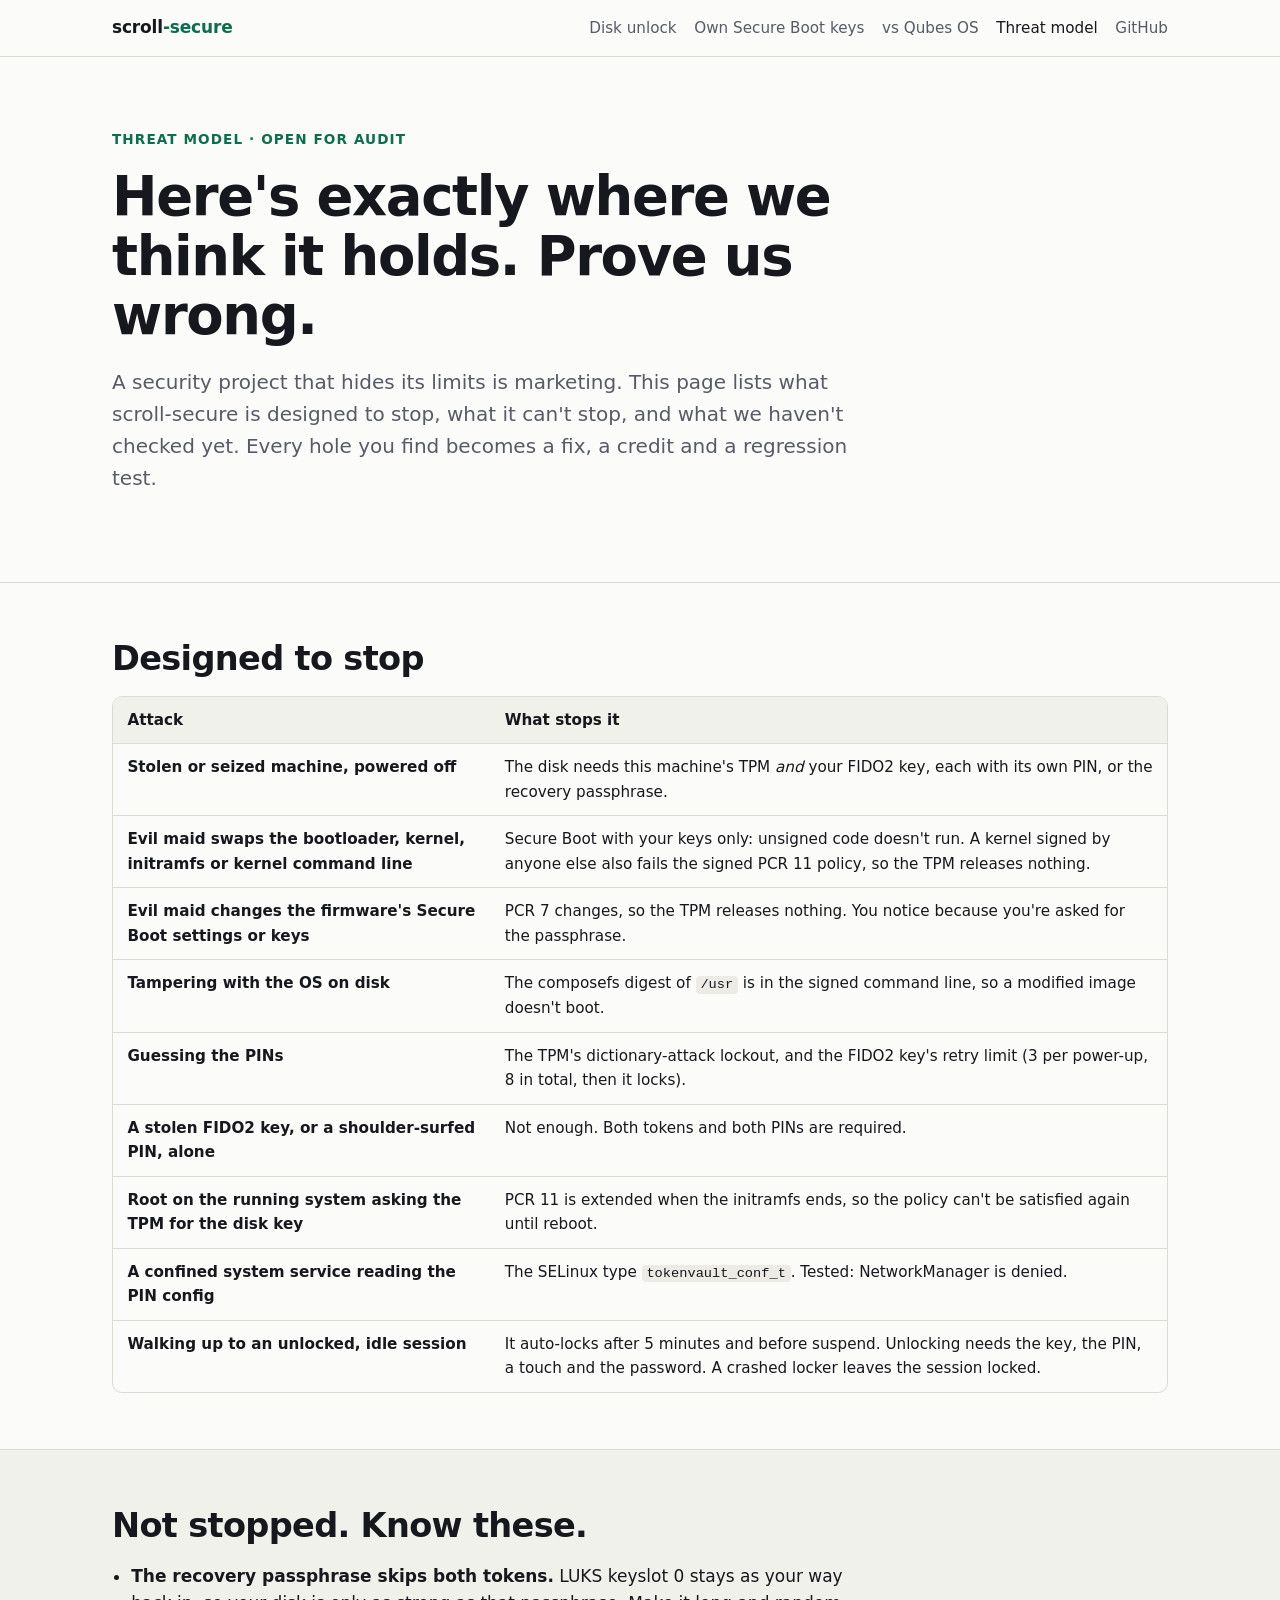
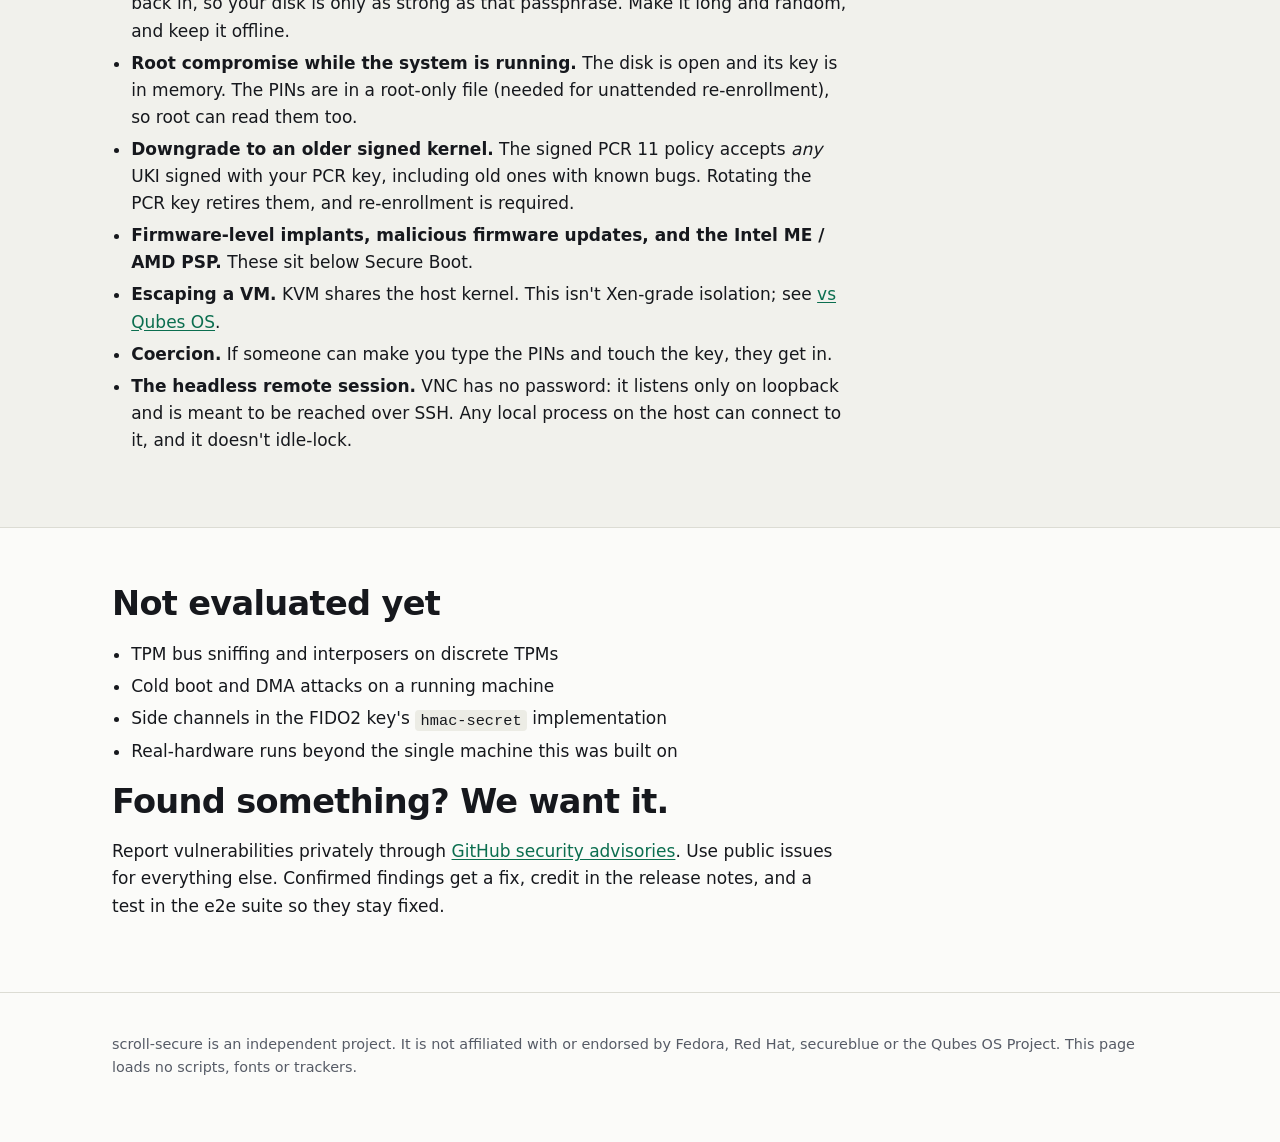
==== docs/threat-model.html @ 8a431acf "docs: GitHub Pages site and SECURITY.md Static site in docs/ (no JS, fonts or trackers): landing pag" ====
<!doctype html>
<html lang="en">
<head>
<meta charset="utf-8">
<meta name="viewport" content="width=device-width, initial-scale=1">
<title>Threat Model: What scroll-secure Defends Against, and What It Doesn't | scroll-secure</title>
<meta name="description" content="The scroll-secure threat model: evil maid, stolen machine, offline brute force and boot tampering are covered. Runtime root compromise, downgrade to an older signed kernel, firmware implants and more are not. Find a hole and report it.">
<link rel="canonical" href="https://wildcommitter.github.io/fedora-secureblue-tpm-fido2/threat-model.html">
<meta property="og:type" content="article">
<meta property="og:site_name" content="scroll-secure">
<meta property="og:title" content="scroll-secure threat model: break it, we'll fix it">
<meta property="og:description" content="What a hardened Fedora workstation with TPM2 + FIDO2 sealed unlock does and doesn't defend against, in plain words.">
<meta property="og:url" content="https://wildcommitter.github.io/fedora-secureblue-tpm-fido2/threat-model.html">
<meta property="og:image" content="https://wildcommitter.github.io/fedora-secureblue-tpm-fido2/og.png">
<meta name="twitter:card" content="summary_large_image">
<link rel="icon" href="favicon.svg" type="image/svg+xml">
<link rel="stylesheet" href="style.css">
</head>
<body>
<header class="site"><div class="wrap">
  <a class="brand" href="./">scroll<span>-secure</span></a>
  <nav class="site" aria-label="Main">
    <a href="tpm2-fido2-luks-unlock.html">Disk unlock</a>
    <a href="secure-boot-own-keys.html">Own Secure Boot keys</a>
    <a href="qubes-os-alternative.html">vs Qubes OS</a>
    <a href="threat-model.html" aria-current="page">Threat model</a>
    <a href="https://github.com/wildcommitter/fedora-secureblue-tpm-fido2">GitHub</a>
  </nav>
</div></header>

<main>
<div class="hero"><div class="wrap">
  <p class="eyebrow">Threat model · open for audit</p>
  <h1>Here's exactly where we think it holds. Prove us wrong.</h1>
  <p class="lede">A security project that hides its limits is marketing. This page lists what scroll-secure is designed to stop, what it can't stop, and what we haven't checked yet. Every hole you find becomes a fix, a credit and a regression test.</p>
</div></div>

<section><div class="wrap">
  <h2>Designed to stop</h2>
  <div class="table-wrap"><table>
    <tr><th>Attack</th><th>What stops it</th></tr>
    <tr><td><strong>Stolen or seized machine, powered off</strong></td><td>The disk needs this machine's TPM <em>and</em> your FIDO2 key, each with its own PIN, or the recovery passphrase.</td></tr>
    <tr><td><strong>Evil maid swaps the bootloader, kernel, initramfs or kernel command line</strong></td><td>Secure Boot with your keys only: unsigned code doesn't run. A kernel signed by anyone else also fails the signed PCR 11 policy, so the TPM releases nothing.</td></tr>
    <tr><td><strong>Evil maid changes the firmware's Secure Boot settings or keys</strong></td><td>PCR 7 changes, so the TPM releases nothing. You notice because you're asked for the passphrase.</td></tr>
    <tr><td><strong>Tampering with the OS on disk</strong></td><td>The composefs digest of <code>/usr</code> is in the signed command line, so a modified image doesn't boot.</td></tr>
    <tr><td><strong>Guessing the PINs</strong></td><td>The TPM's dictionary-attack lockout, and the FIDO2 key's retry limit (3 per power-up, 8 in total, then it locks).</td></tr>
    <tr><td><strong>A stolen FIDO2 key, or a shoulder-surfed PIN, alone</strong></td><td>Not enough. Both tokens and both PINs are required.</td></tr>
    <tr><td><strong>Root on the running system asking the TPM for the disk key</strong></td><td>PCR 11 is extended when the initramfs ends, so the policy can't be satisfied again until reboot.</td></tr>
    <tr><td><strong>A confined system service reading the PIN config</strong></td><td>The SELinux type <code>tokenvault_conf_t</code>. Tested: NetworkManager is denied.</td></tr>
    <tr><td><strong>Walking up to an unlocked, idle session</strong></td><td>It auto-locks after 5 minutes and before suspend. Unlocking needs the key, the PIN, a touch and the password. A crashed locker leaves the session locked.</td></tr>
  </table></div>
</div></section>

<section class="alt"><div class="wrap">
  <h2>Not stopped. Know these.</h2>
  <ul class="tight">
    <li><strong>The recovery passphrase skips both tokens.</strong> LUKS keyslot 0 stays as your way back in, so your disk is only as strong as that passphrase. Make it long and random, and keep it offline.</li>
    <li><strong>Root compromise while the system is running.</strong> The disk is open and its key is in memory. The PINs are in a root-only file (needed for unattended re-enrollment), so root can read them too.</li>
    <li><strong>Downgrade to an older signed kernel.</strong> The signed PCR 11 policy accepts <em>any</em> UKI signed with your PCR key, including old ones with known bugs. Rotating the PCR key retires them, and re-enrollment is required.</li>
    <li><strong>Firmware-level implants, malicious firmware updates, and the Intel ME / AMD PSP.</strong> These sit below Secure Boot.</li>
    <li><strong>Escaping a VM.</strong> KVM shares the host kernel. This isn't Xen-grade isolation; see <a href="qubes-os-alternative.html">vs Qubes OS</a>.</li>
    <li><strong>Coercion.</strong> If someone can make you type the PINs and touch the key, they get in.</li>
    <li><strong>The headless remote session.</strong> VNC has no password: it listens only on loopback and is meant to be reached over SSH. Any local process on the host can connect to it, and it doesn't idle-lock.</li>
  </ul>
</div></section>

<section><div class="wrap">
  <h2>Not evaluated yet</h2>
  <ul class="tight">
    <li>TPM bus sniffing and interposers on discrete TPMs</li>
    <li>Cold boot and DMA attacks on a running machine</li>
    <li>Side channels in the FIDO2 key's <code>hmac-secret</code> implementation</li>
    <li>Real-hardware runs beyond the single machine this was built on</li>
  </ul>
  <h2>Found something? We want it.</h2>
  <p>Report vulnerabilities privately through <a href="https://github.com/wildcommitter/fedora-secureblue-tpm-fido2/security/advisories/new">GitHub security advisories</a>. Use public issues for everything else. Confirmed findings get a fix, credit in the release notes, and a test in the e2e suite so they stay fixed.</p>
</div></section>
</main>

<footer class="site"><div class="wrap">
  <p>scroll-secure is an independent project. It is not affiliated with or endorsed by Fedora, Red Hat, secureblue or the Qubes OS Project. This page loads no scripts, fonts or trackers.</p>
</div></footer>
</body>
</html>
---- docs/style.css ----
:root {
  --bg: #fbfbf9;
  --bg-alt: #f1f1ec;
  --fg: #16181d;
  --muted: #565b66;
  --line: #dcdcd4;
  --accent: #0b6e4f;
  --accent-fg: #ffffff;
  --code-bg: #ecece5;
  --warn: #9a4b00;
  --max: 68rem;
  color-scheme: light;
}
@media (prefers-color-scheme: dark) {
  :root {
    --bg: #0e1013;
    --bg-alt: #161a1f;
    --fg: #e8eaed;
    --muted: #a0a7b2;
    --line: #2a3038;
    --accent: #3ddc97;
    --accent-fg: #06130d;
    --code-bg: #1b2027;
    --warn: #f0a050;
    color-scheme: dark;
  }
}

* { box-sizing: border-box; }
html { -webkit-text-size-adjust: 100%; }
body {
  margin: 0;
  background: var(--bg);
  color: var(--fg);
  font: 17px/1.6 system-ui, -apple-system, "Segoe UI", Roboto, "Noto Sans", sans-serif;
}
a { color: var(--accent); text-underline-offset: 2px; }
code, pre, .mono { font-family: ui-monospace, "JetBrains Mono", "Cascadia Code", Menlo, Consolas, monospace; }
code { background: var(--code-bg); padding: .1em .35em; border-radius: 4px; font-size: .9em; }
pre { background: var(--code-bg); padding: 1rem; border-radius: 8px; overflow-x: auto; font-size: .88rem; line-height: 1.5; }
pre code { background: none; padding: 0; }

.wrap { max-width: var(--max); margin: 0 auto; padding: 0 16px; }

header.site { border-bottom: 1px solid var(--line); }
header.site .wrap { display: flex; flex-wrap: wrap; gap: .5rem 1.5rem; align-items: center; justify-content: space-between; padding-top: .9rem; padding-bottom: .9rem; }
.brand { font-weight: 700; color: var(--fg); text-decoration: none; letter-spacing: -.01em; }
.brand span { color: var(--accent); }
nav.site { display: flex; flex-wrap: wrap; gap: .25rem 1.1rem; font-size: .95rem; }
nav.site a { color: var(--muted); text-decoration: none; }
nav.site a:hover, nav.site a[aria-current="page"] { color: var(--fg); }

.hero { padding: 4.5rem 0 3.5rem; border-bottom: 1px solid var(--line); }
.eyebrow { font-size: .85rem; letter-spacing: .08em; text-transform: uppercase; color: var(--accent); font-weight: 600; margin: 0 0 1rem; }
h1 { font-size: clamp(2rem, 5.5vw, 3.4rem); line-height: 1.1; letter-spacing: -.025em; margin: 0 0 1.25rem; max-width: 22ch; }
.lede { font-size: clamp(1.05rem, 2.2vw, 1.25rem); color: var(--muted); max-width: 46rem; margin: 0 0 2rem; }
.cta { display: flex; flex-wrap: wrap; gap: .75rem; }
.btn { display: inline-block; padding: .7rem 1.2rem; border-radius: 8px; font-weight: 600; text-decoration: none; border: 1px solid var(--line); color: var(--fg); }
.btn.primary { background: var(--accent); color: var(--accent-fg); border-color: var(--accent); }

section { padding: 3.5rem 0; border-bottom: 1px solid var(--line); }
section.alt { background: var(--bg-alt); }
h2 { font-size: clamp(1.5rem, 3.5vw, 2.1rem); letter-spacing: -.02em; line-height: 1.2; margin: 0 0 1rem; }
h3 { font-size: 1.1rem; margin: 0 0 .4rem; }
p { margin: 0 0 1rem; max-width: 46rem; }
.sub { color: var(--muted); max-width: 46rem; margin-bottom: 2rem; }

.grid { display: grid; gap: 1rem; grid-template-columns: repeat(auto-fit, minmax(17rem, 1fr)); }
.card { border: 1px solid var(--line); border-radius: 10px; padding: 1.25rem; background: var(--bg); }
.card p { font-size: .95rem; color: var(--muted); margin: 0; }

.stats { display: grid; gap: 1rem; grid-template-columns: repeat(auto-fit, minmax(12rem, 1fr)); margin: 1.5rem 0; }
.stat b { display: block; font-size: 2.2rem; line-height: 1; color: var(--accent); letter-spacing: -.02em; }
.stat span { font-size: .9rem; color: var(--muted); }

ol.flow { counter-reset: s; list-style: none; padding: 0; margin: 0 0 1rem; display: grid; gap: .6rem; max-width: 46rem; }
ol.flow li { counter-increment: s; border: 1px solid var(--line); border-radius: 8px; padding: .75rem 1rem .75rem 3rem; position: relative; background: var(--bg); }
ol.flow li::before { content: counter(s); position: absolute; left: 1rem; top: .75rem; font-weight: 700; color: var(--accent); }

.table-wrap { overflow-x: auto; border: 1px solid var(--line); border-radius: 10px; }
table { border-collapse: collapse; width: 100%; min-width: 36rem; font-size: .95rem; }
th, td { text-align: left; vertical-align: top; padding: .7rem .9rem; border-bottom: 1px solid var(--line); }
th { background: var(--bg-alt); font-weight: 600; }
tr:last-child td { border-bottom: 0; }
.yes { color: var(--accent); font-weight: 600; }
.no { color: var(--warn); font-weight: 600; }

ul.tight { padding-left: 1.2rem; max-width: 46rem; }
ul.tight li { margin: .3rem 0; }
.note { border-left: 3px solid var(--warn); padding: .5rem 1rem; background: var(--bg-alt); border-radius: 0 8px 8px 0; max-width: 46rem; }

footer.site { padding: 2.5rem 0 3rem; color: var(--muted); font-size: .9rem; }
footer.site p { max-width: none; }

@media (max-width: 640px) {
  table { min-width: 0; font-size: .88rem; }
  th, td { padding: .55rem .6rem; }
  .hero { padding: 3rem 0 2.5rem; }
  section { padding: 2.5rem 0; }
}
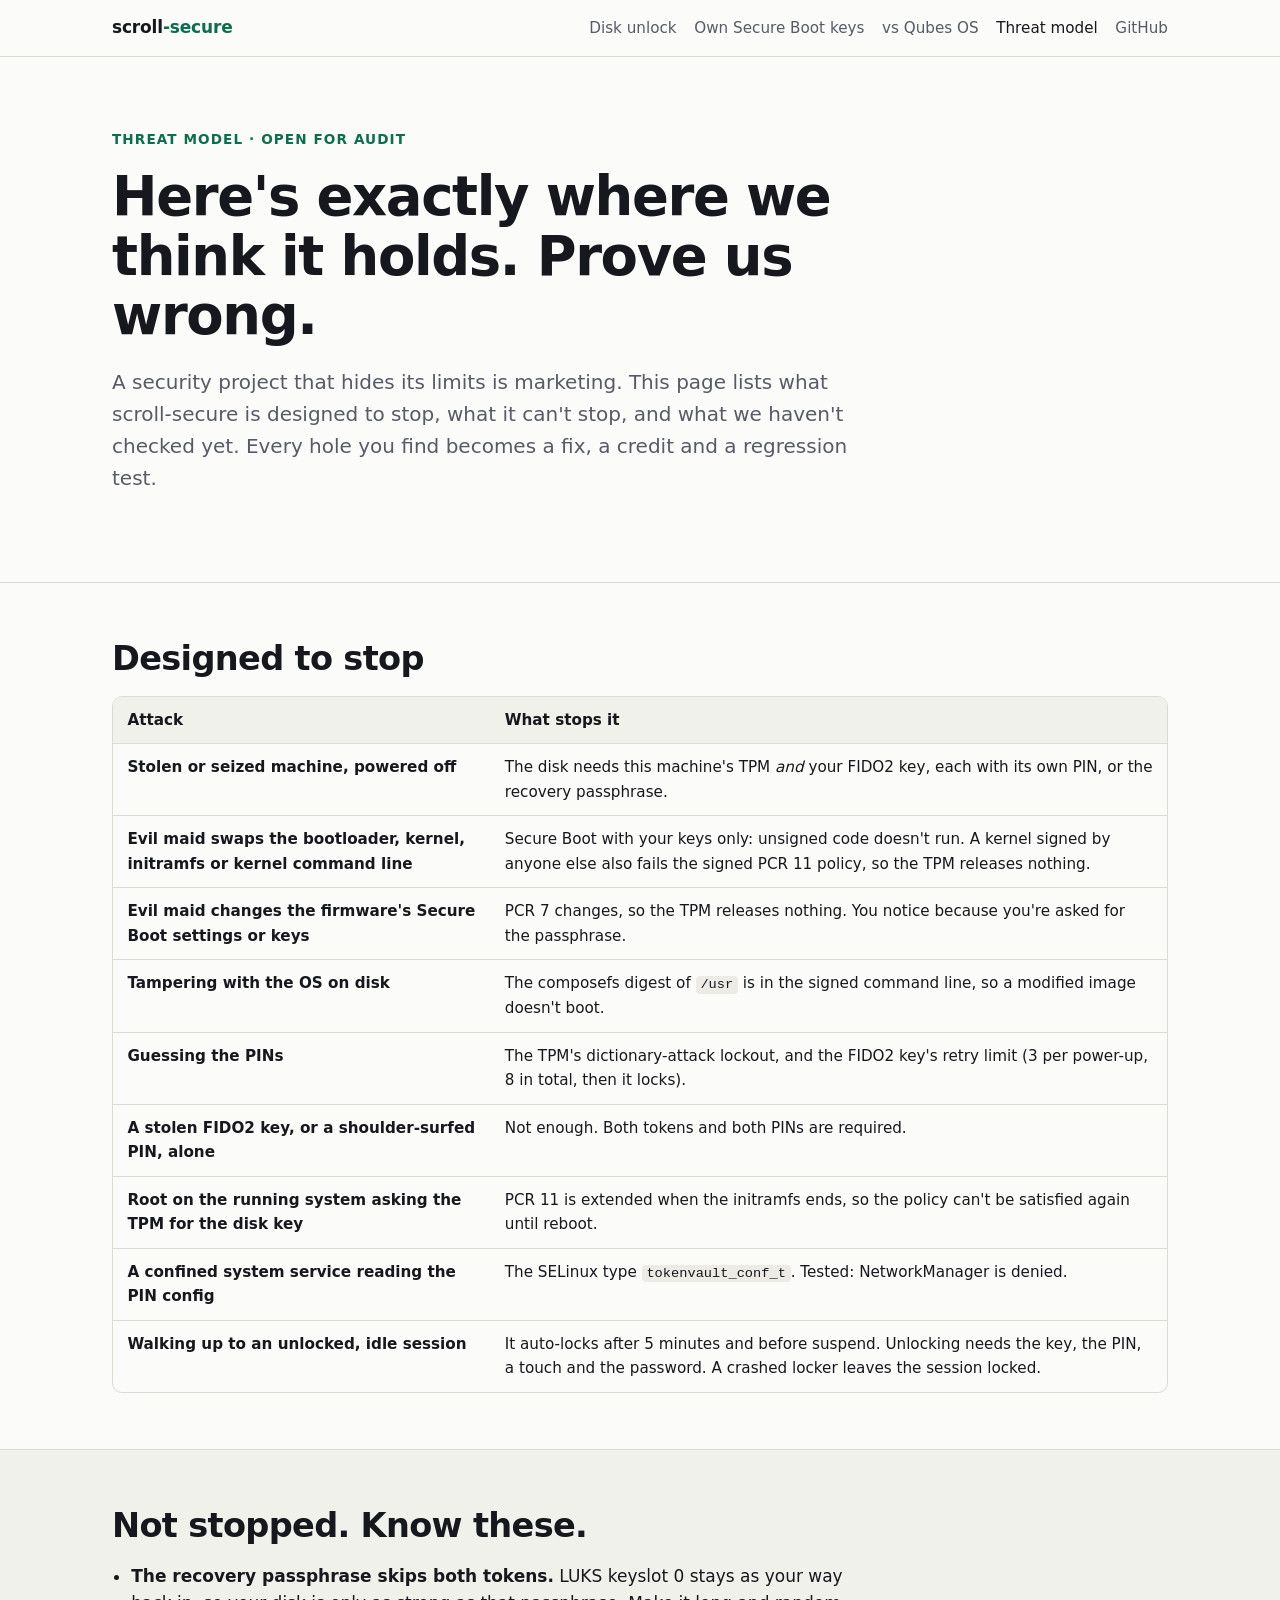
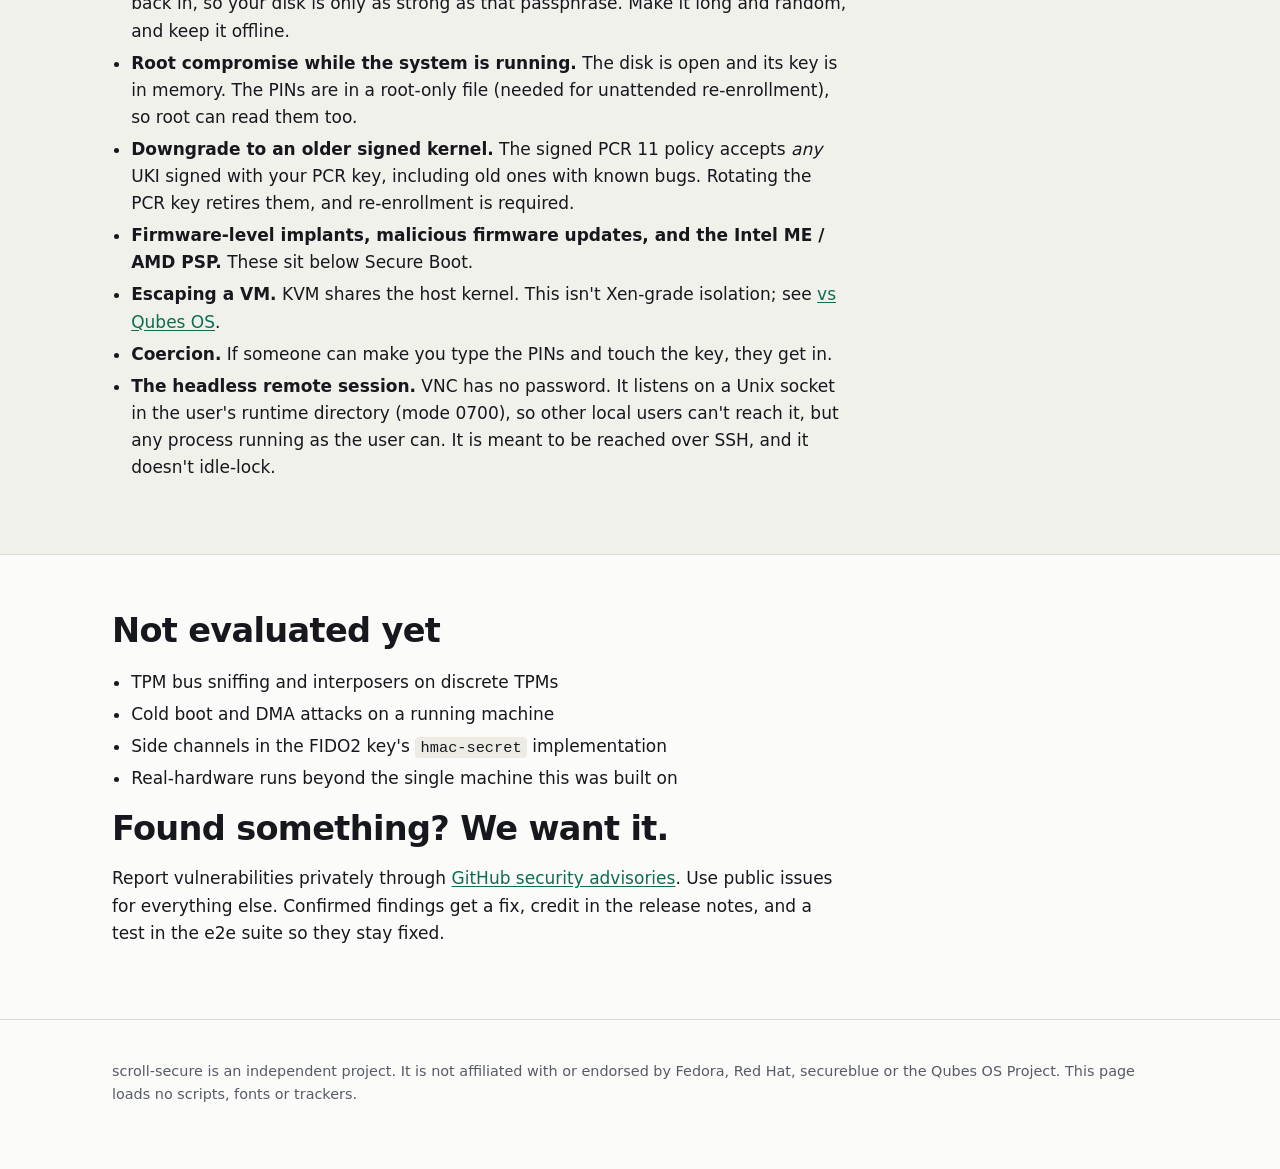
==== commit 41a9ac61: "image: build the hardened scroll fork; lock, VNC and session hardening Phase 1 of image integration " ====
--- a/docs/threat-model.html
+++ b/docs/threat-model.html
@@ -60,7 +60,7 @@
     <li><strong>Firmware-level implants, malicious firmware updates, and the Intel ME / AMD PSP.</strong> These sit below Secure Boot.</li>
     <li><strong>Escaping a VM.</strong> KVM shares the host kernel. This isn't Xen-grade isolation; see <a href="qubes-os-alternative.html">vs Qubes OS</a>.</li>
     <li><strong>Coercion.</strong> If someone can make you type the PINs and touch the key, they get in.</li>
-    <li><strong>The headless remote session.</strong> VNC has no password: it listens only on loopback and is meant to be reached over SSH. Any local process on the host can connect to it, and it doesn't idle-lock.</li>
+    <li><strong>The headless remote session.</strong> VNC has no password. It listens on a Unix socket in the user's runtime directory (mode 0700), so other local users can't reach it, but any process running as the user can. It is meant to be reached over SSH, and it doesn't idle-lock.</li>
   </ul>
 </div></section>
 
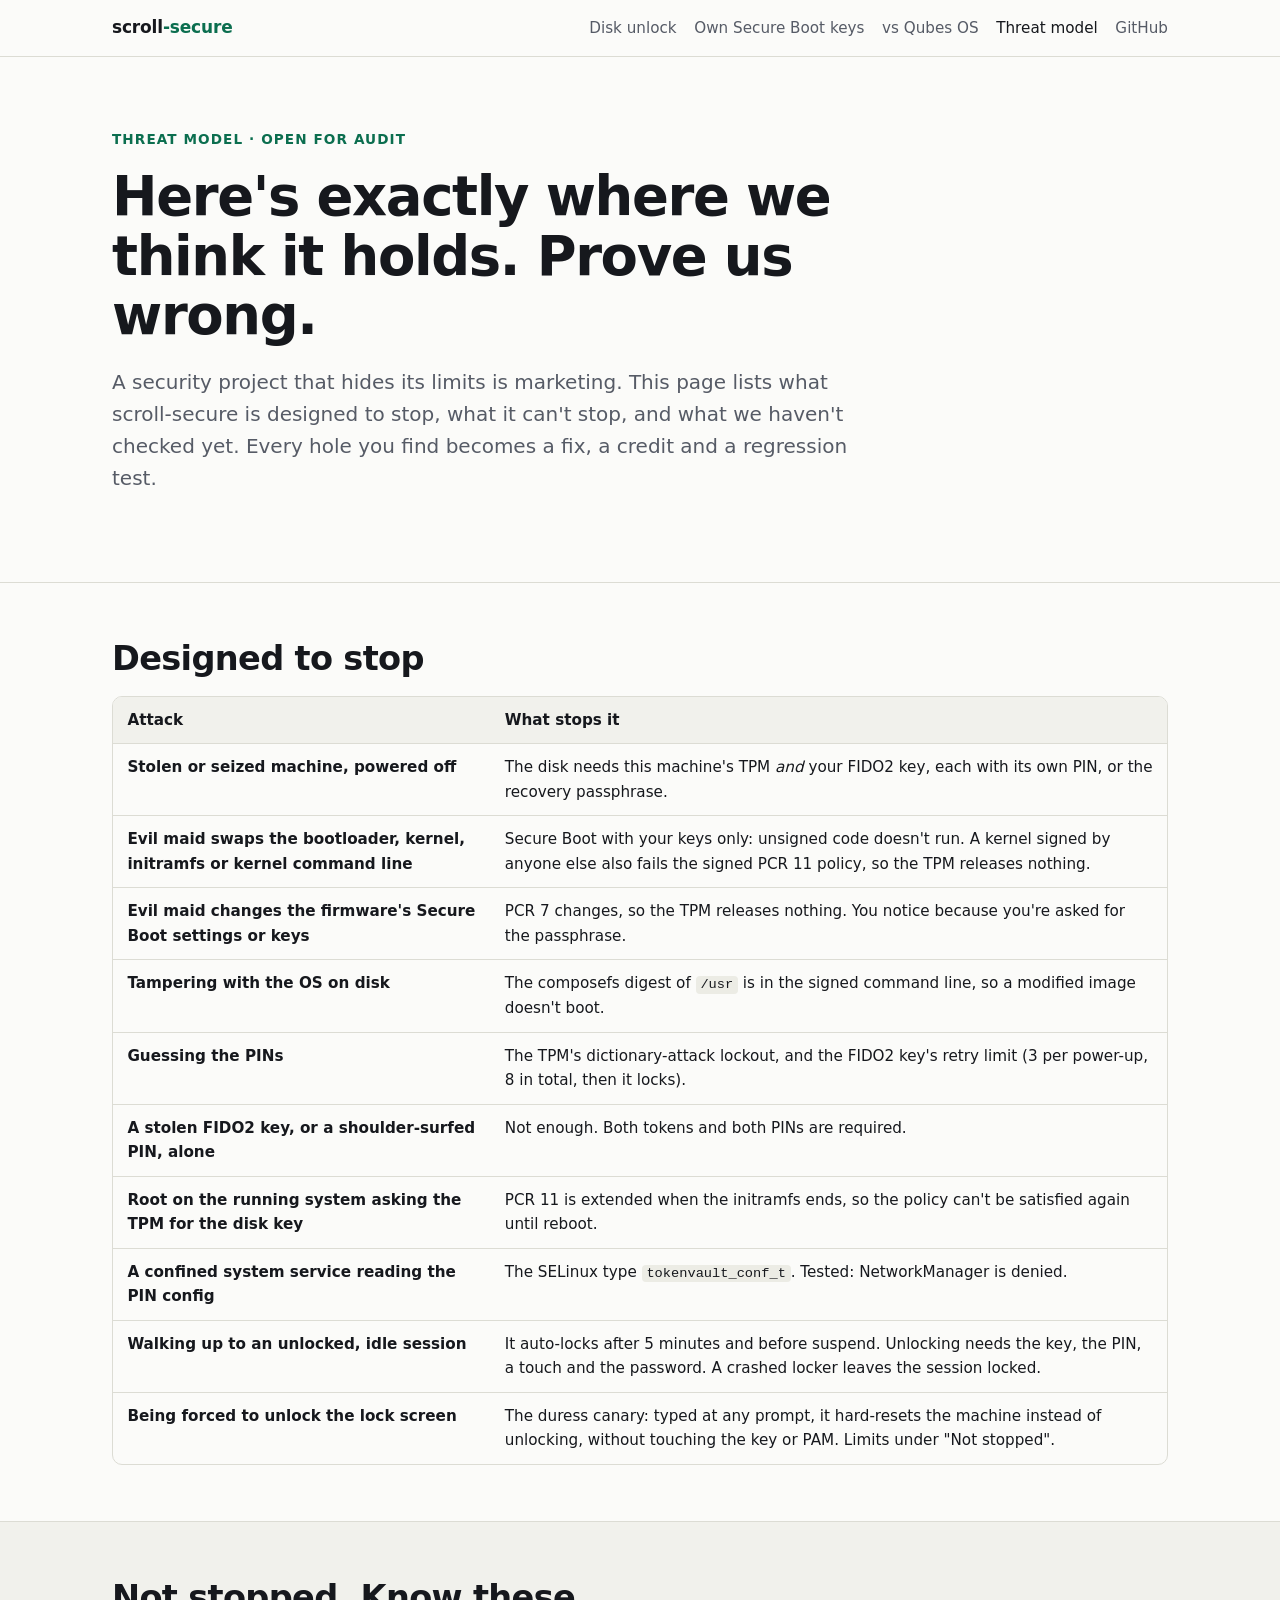
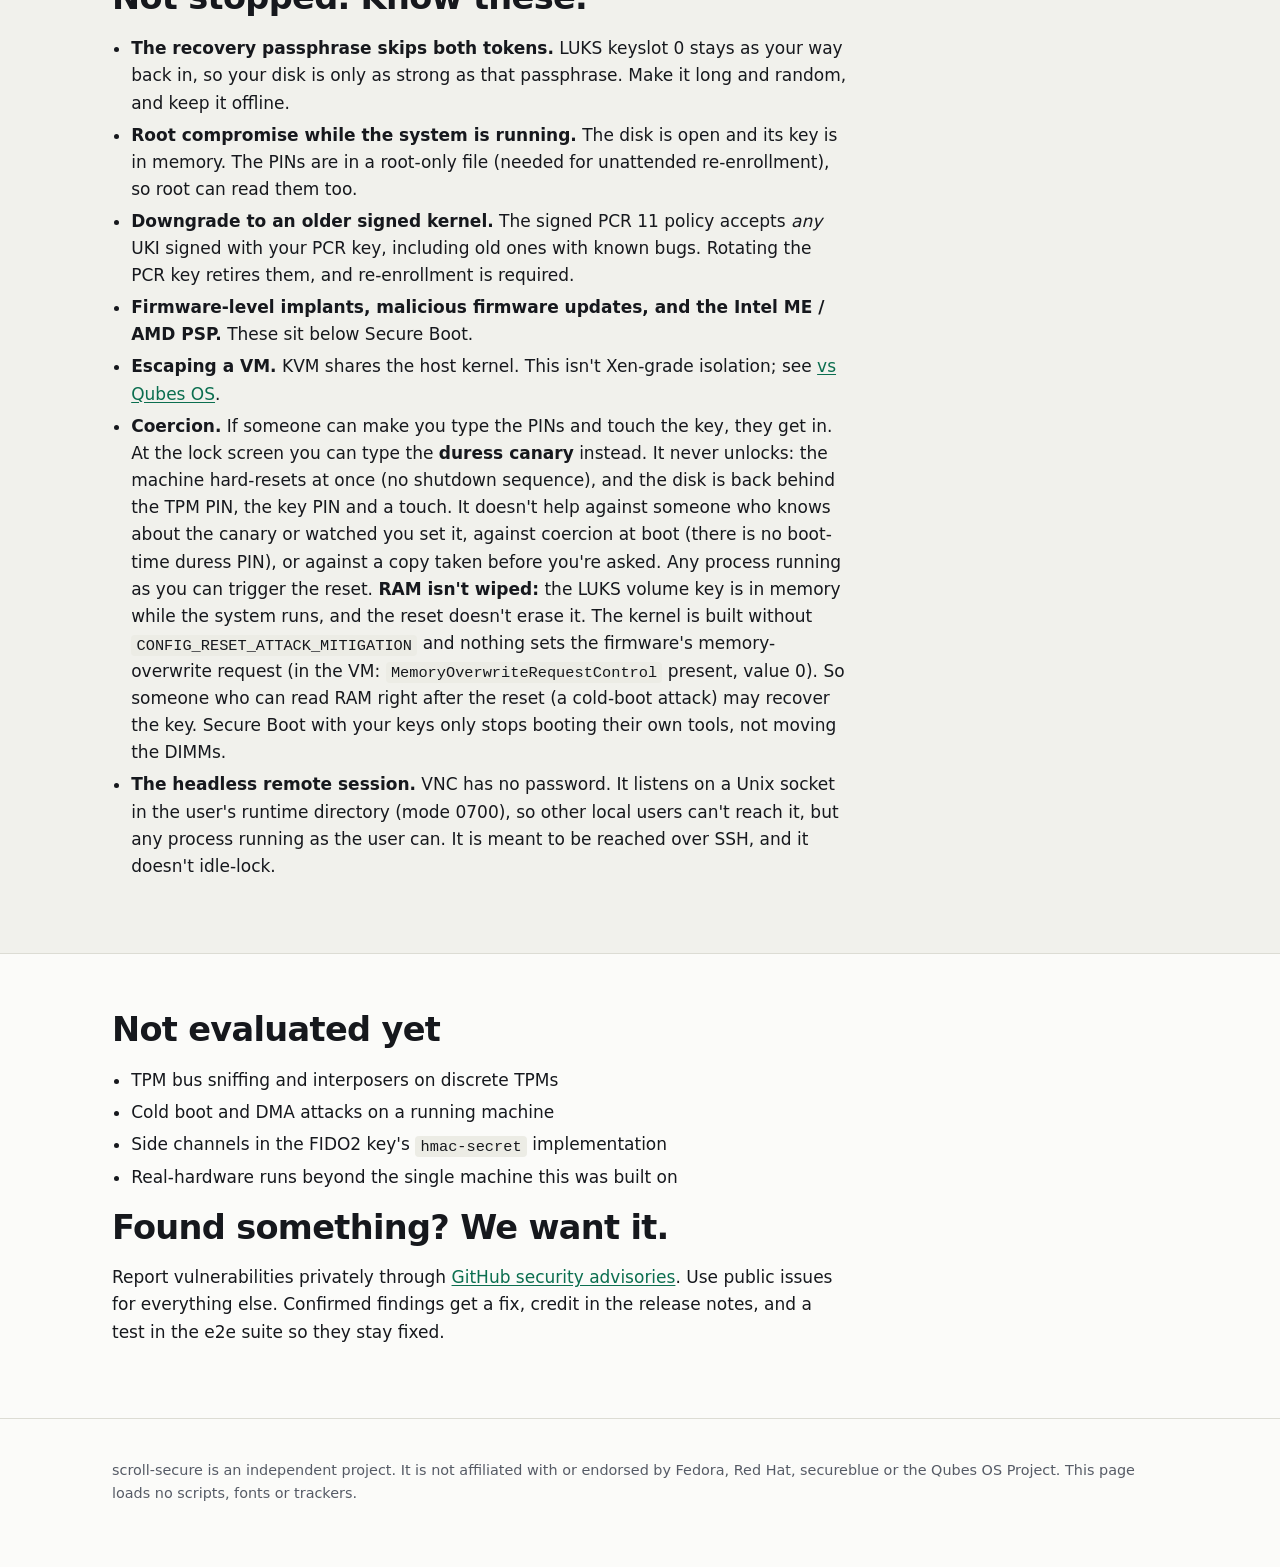
==== commit f257e882: "lockscreen: duress canary that hard-resets instead of unlocking A canary typed at any lock-screen pr" ====
--- a/docs/threat-model.html
+++ b/docs/threat-model.html
@@ -48,6 +48,7 @@
     <tr><td><strong>Root on the running system asking the TPM for the disk key</strong></td><td>PCR 11 is extended when the initramfs ends, so the policy can't be satisfied again until reboot.</td></tr>
     <tr><td><strong>A confined system service reading the PIN config</strong></td><td>The SELinux type <code>tokenvault_conf_t</code>. Tested: NetworkManager is denied.</td></tr>
     <tr><td><strong>Walking up to an unlocked, idle session</strong></td><td>It auto-locks after 5 minutes and before suspend. Unlocking needs the key, the PIN, a touch and the password. A crashed locker leaves the session locked.</td></tr>
+    <tr><td><strong>Being forced to unlock the lock screen</strong></td><td>The duress canary: typed at any prompt, it hard-resets the machine instead of unlocking, without touching the key or PAM. Limits under "Not stopped".</td></tr>
   </table></div>
 </div></section>
 
@@ -59,7 +60,7 @@
     <li><strong>Downgrade to an older signed kernel.</strong> The signed PCR 11 policy accepts <em>any</em> UKI signed with your PCR key, including old ones with known bugs. Rotating the PCR key retires them, and re-enrollment is required.</li>
     <li><strong>Firmware-level implants, malicious firmware updates, and the Intel ME / AMD PSP.</strong> These sit below Secure Boot.</li>
     <li><strong>Escaping a VM.</strong> KVM shares the host kernel. This isn't Xen-grade isolation; see <a href="qubes-os-alternative.html">vs Qubes OS</a>.</li>
-    <li><strong>Coercion.</strong> If someone can make you type the PINs and touch the key, they get in.</li>
+    <li><strong>Coercion.</strong> If someone can make you type the PINs and touch the key, they get in. At the lock screen you can type the <strong>duress canary</strong> instead. It never unlocks: the machine hard-resets at once (no shutdown sequence), and the disk is back behind the TPM PIN, the key PIN and a touch. It doesn't help against someone who knows about the canary or watched you set it, against coercion at boot (there is no boot-time duress PIN), or against a copy taken before you're asked. Any process running as you can trigger the reset. <strong>RAM isn't wiped:</strong> the LUKS volume key is in memory while the system runs, and the reset doesn't erase it. The kernel is built without <code>CONFIG_RESET_ATTACK_MITIGATION</code> and nothing sets the firmware's memory-overwrite request (in the VM: <code>MemoryOverwriteRequestControl</code> present, value 0). So someone who can read RAM right after the reset (a cold-boot attack) may recover the key. Secure Boot with your keys only stops booting their own tools, not moving the DIMMs.</li>
     <li><strong>The headless remote session.</strong> VNC has no password. It listens on a Unix socket in the user's runtime directory (mode 0700), so other local users can't reach it, but any process running as the user can. It is meant to be reached over SSH, and it doesn't idle-lock.</li>
   </ul>
 </div></section>
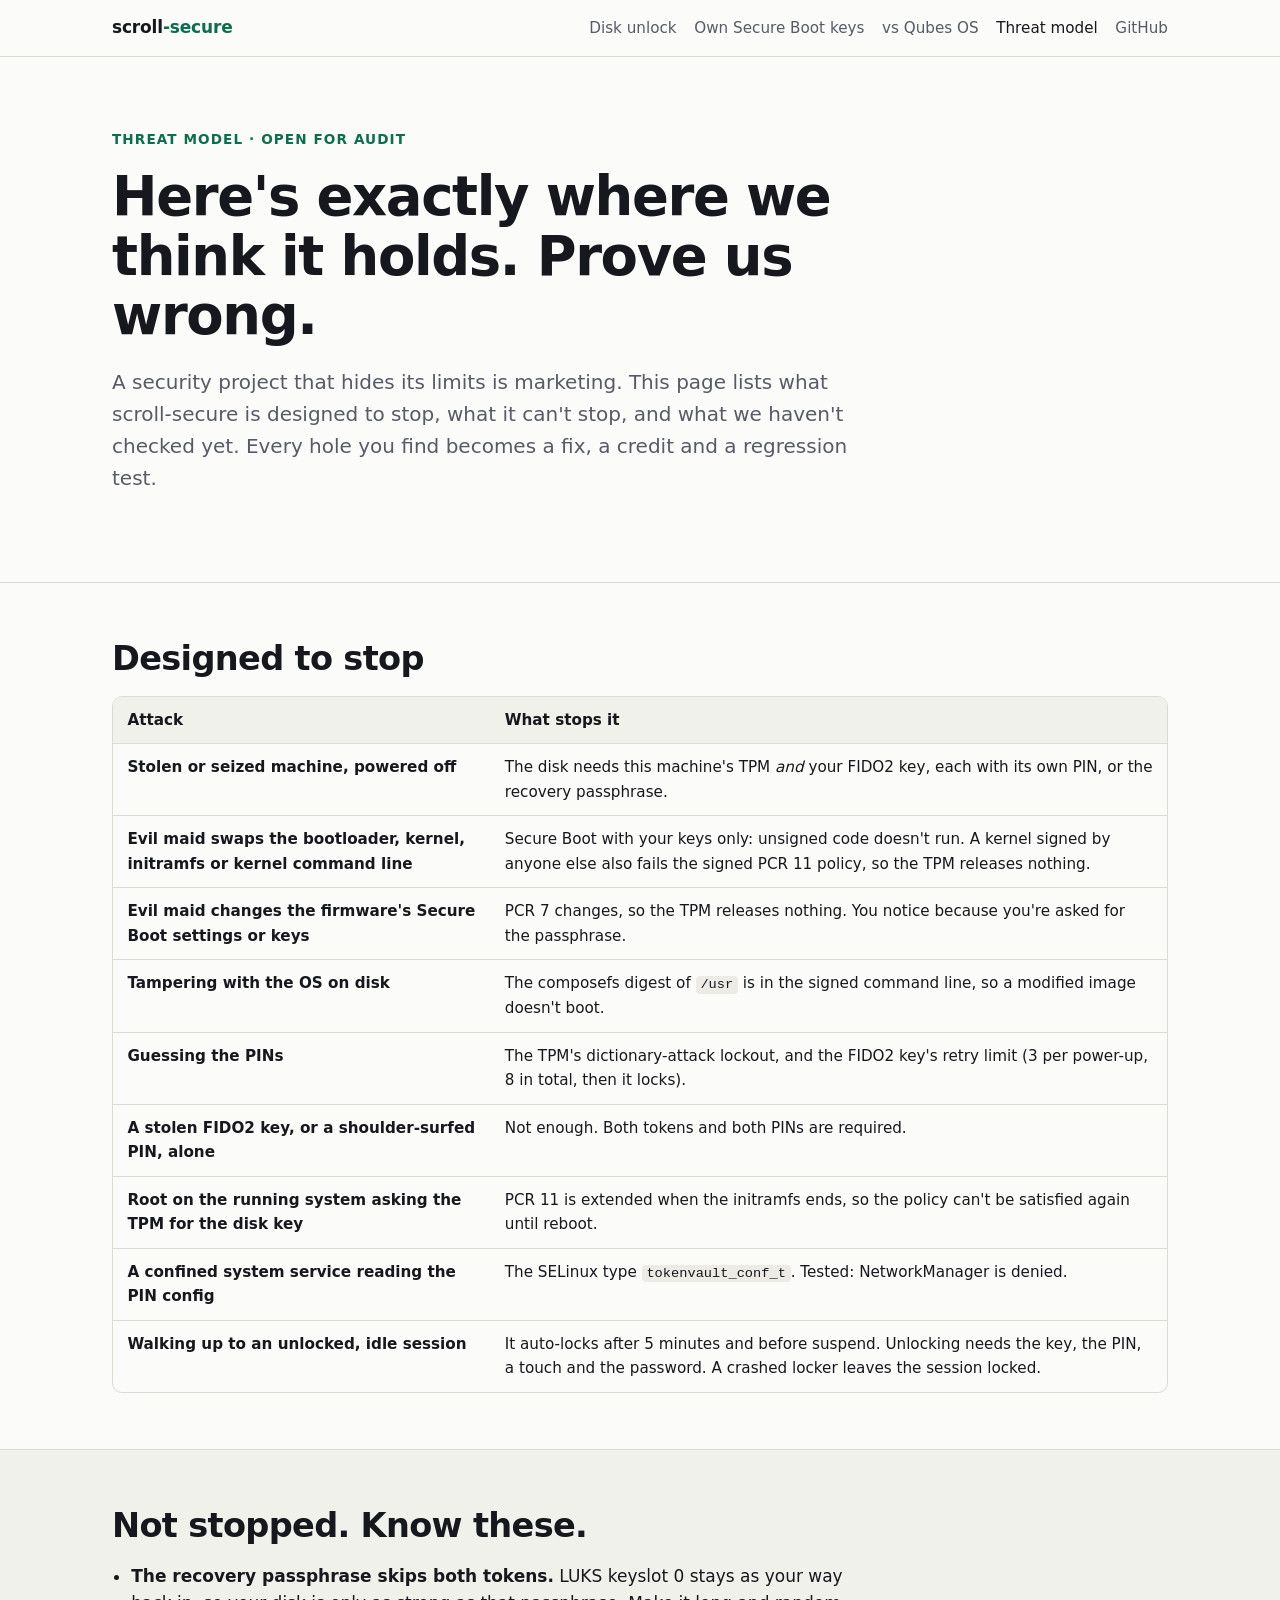
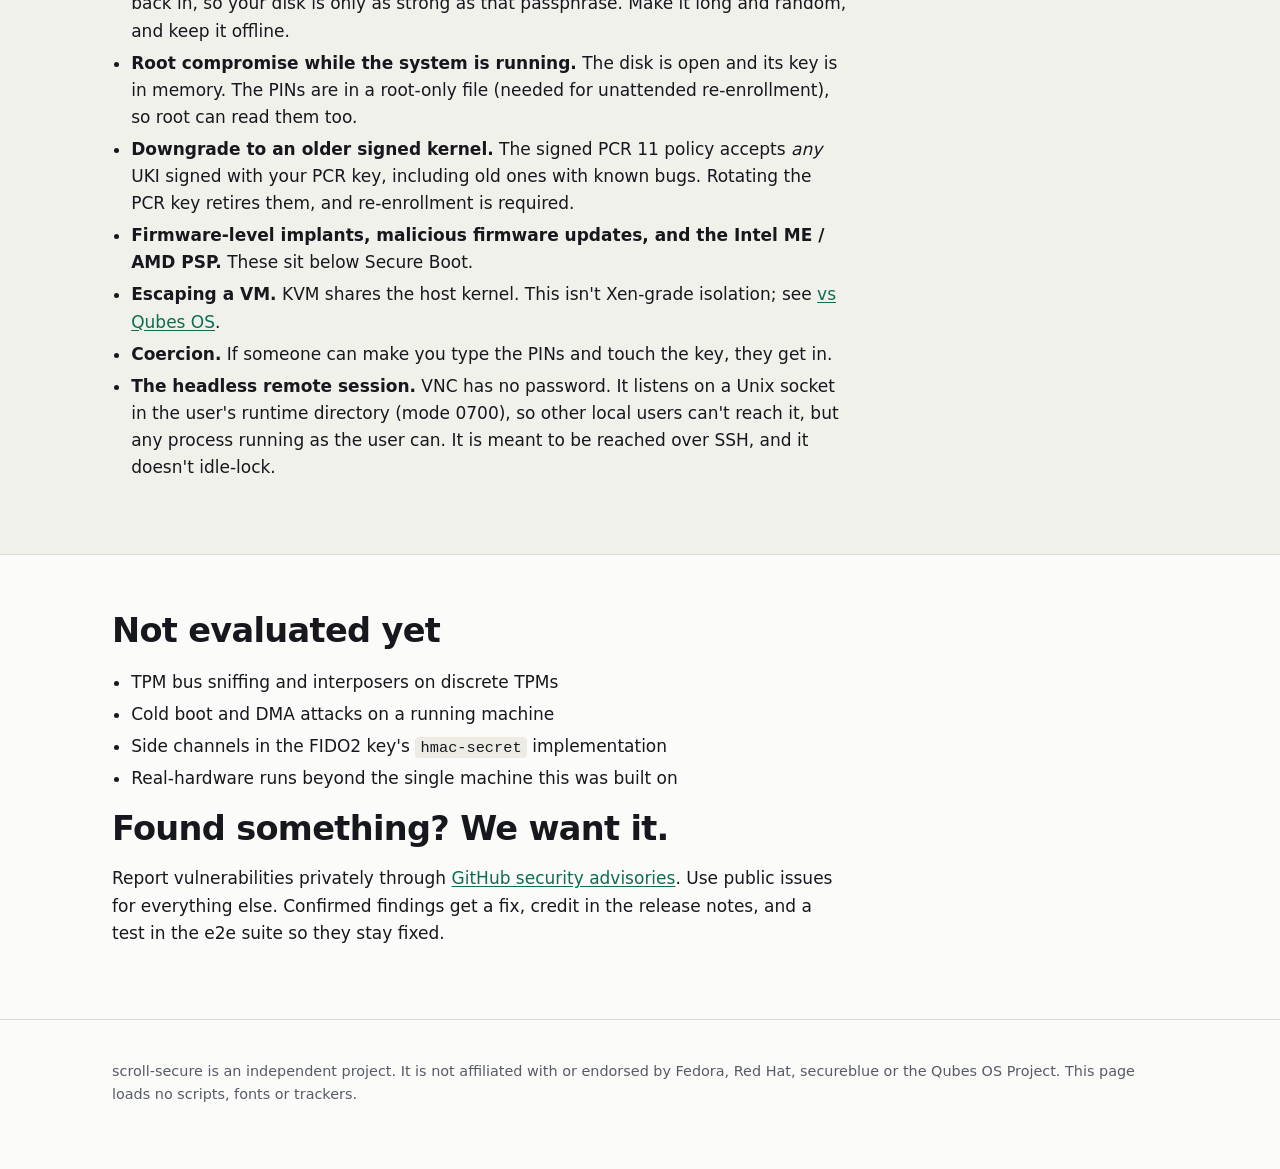
==== commit 6c08c5f3: "Merge Track D: hardened scroll fork in the image" ====
--- a/docs/threat-model.html
+++ b/docs/threat-model.html
@@ -48,7 +48,6 @@
     <tr><td><strong>Root on the running system asking the TPM for the disk key</strong></td><td>PCR 11 is extended when the initramfs ends, so the policy can't be satisfied again until reboot.</td></tr>
     <tr><td><strong>A confined system service reading the PIN config</strong></td><td>The SELinux type <code>tokenvault_conf_t</code>. Tested: NetworkManager is denied.</td></tr>
     <tr><td><strong>Walking up to an unlocked, idle session</strong></td><td>It auto-locks after 5 minutes and before suspend. Unlocking needs the key, the PIN, a touch and the password. A crashed locker leaves the session locked.</td></tr>
-    <tr><td><strong>Being forced to unlock the lock screen</strong></td><td>The duress canary: typed at any prompt, it hard-resets the machine instead of unlocking, without touching the key or PAM. Limits under "Not stopped".</td></tr>
   </table></div>
 </div></section>
 
@@ -60,7 +59,7 @@
     <li><strong>Downgrade to an older signed kernel.</strong> The signed PCR 11 policy accepts <em>any</em> UKI signed with your PCR key, including old ones with known bugs. Rotating the PCR key retires them, and re-enrollment is required.</li>
     <li><strong>Firmware-level implants, malicious firmware updates, and the Intel ME / AMD PSP.</strong> These sit below Secure Boot.</li>
     <li><strong>Escaping a VM.</strong> KVM shares the host kernel. This isn't Xen-grade isolation; see <a href="qubes-os-alternative.html">vs Qubes OS</a>.</li>
-    <li><strong>Coercion.</strong> If someone can make you type the PINs and touch the key, they get in. At the lock screen you can type the <strong>duress canary</strong> instead. It never unlocks: the machine hard-resets at once (no shutdown sequence), and the disk is back behind the TPM PIN, the key PIN and a touch. It doesn't help against someone who knows about the canary or watched you set it, against coercion at boot (there is no boot-time duress PIN), or against a copy taken before you're asked. Any process running as you can trigger the reset. <strong>RAM isn't wiped:</strong> the LUKS volume key is in memory while the system runs, and the reset doesn't erase it. The kernel is built without <code>CONFIG_RESET_ATTACK_MITIGATION</code> and nothing sets the firmware's memory-overwrite request (in the VM: <code>MemoryOverwriteRequestControl</code> present, value 0). So someone who can read RAM right after the reset (a cold-boot attack) may recover the key. Secure Boot with your keys only stops booting their own tools, not moving the DIMMs.</li>
+    <li><strong>Coercion.</strong> If someone can make you type the PINs and touch the key, they get in.</li>
     <li><strong>The headless remote session.</strong> VNC has no password. It listens on a Unix socket in the user's runtime directory (mode 0700), so other local users can't reach it, but any process running as the user can. It is meant to be reached over SSH, and it doesn't idle-lock.</li>
   </ul>
 </div></section>
